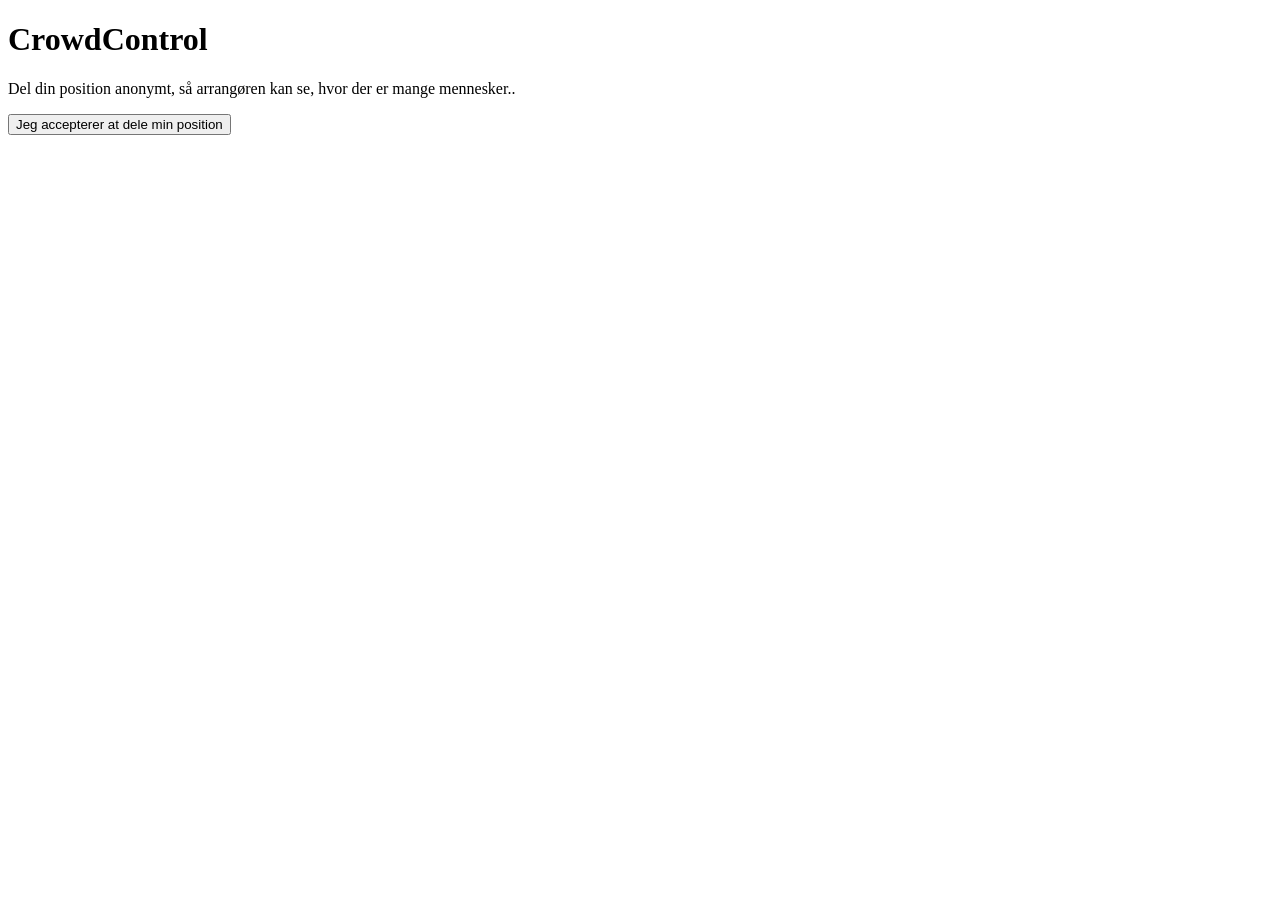
==== mobile-app/index.html @ 1276d6af "Test" ====
<!doctype html>
<html lang="da">
<head>
  <meta charset="utf-8">
  <meta name="viewport" content="width=device-width, initial-scale=1">
  <title>CrowdControl</title>
</head>
<body>
  <h1>CrowdControl</h1>
  <p>Del din position anonymt, så arrangøren kan se, hvor der er mange mennesker..</p>
  <button id="consent">Jeg accepterer at dele min position</button>
  <p id="status"></p>
  <script src="app.js"></script>
</body>
</html>
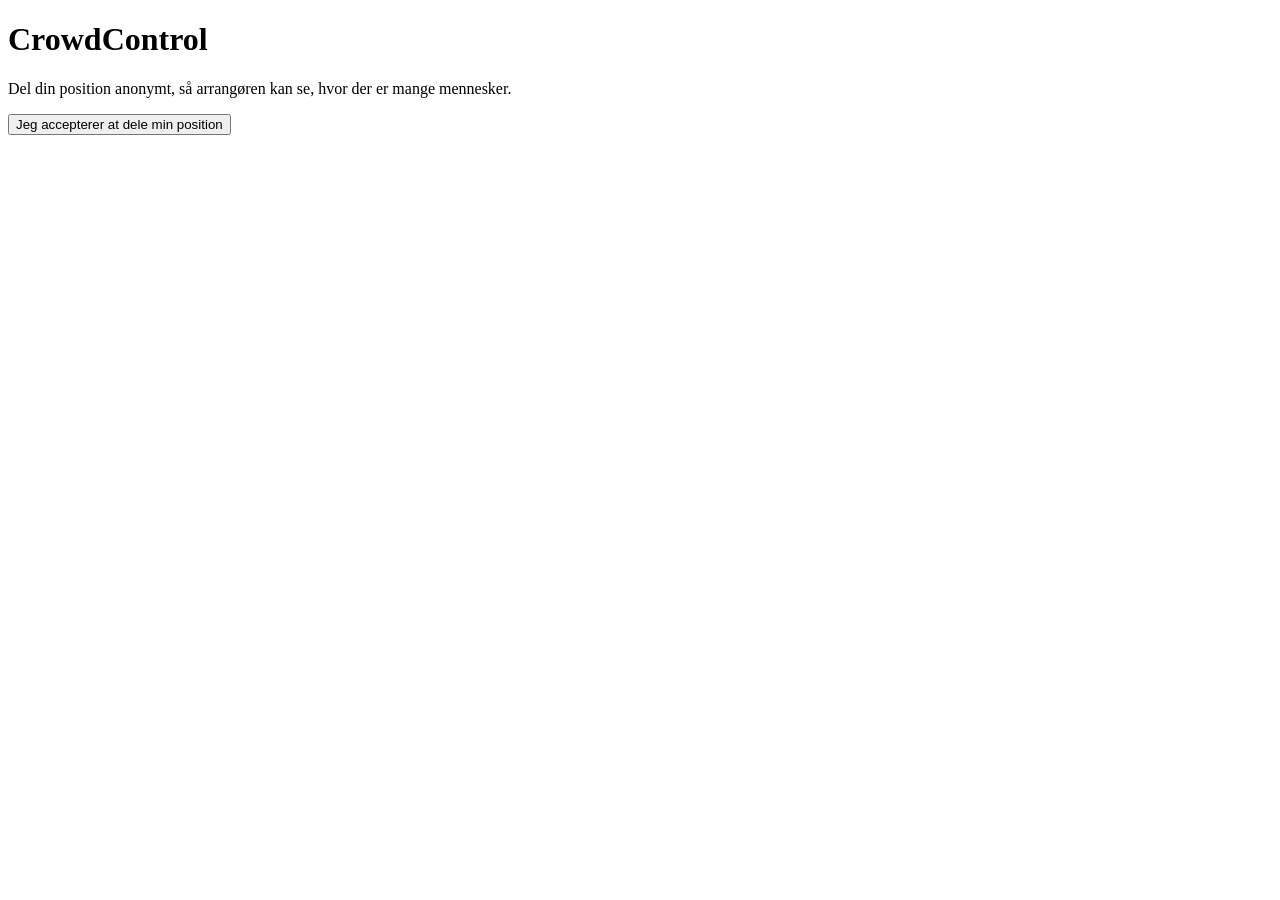
==== commit 7ba74974: "test" ====
--- a/mobile-app/index.html
+++ b/mobile-app/index.html
@@ -7,7 +7,7 @@
 </head>
 <body>
   <h1>CrowdControl</h1>
-  <p>Del din position anonymt, så arrangøren kan se, hvor der er mange mennesker..</p>
+  <p>Del din position anonymt, så arrangøren kan se, hvor der er mange mennesker.</p>
   <button id="consent">Jeg accepterer at dele min position</button>
   <p id="status"></p>
   <script src="app.js"></script>
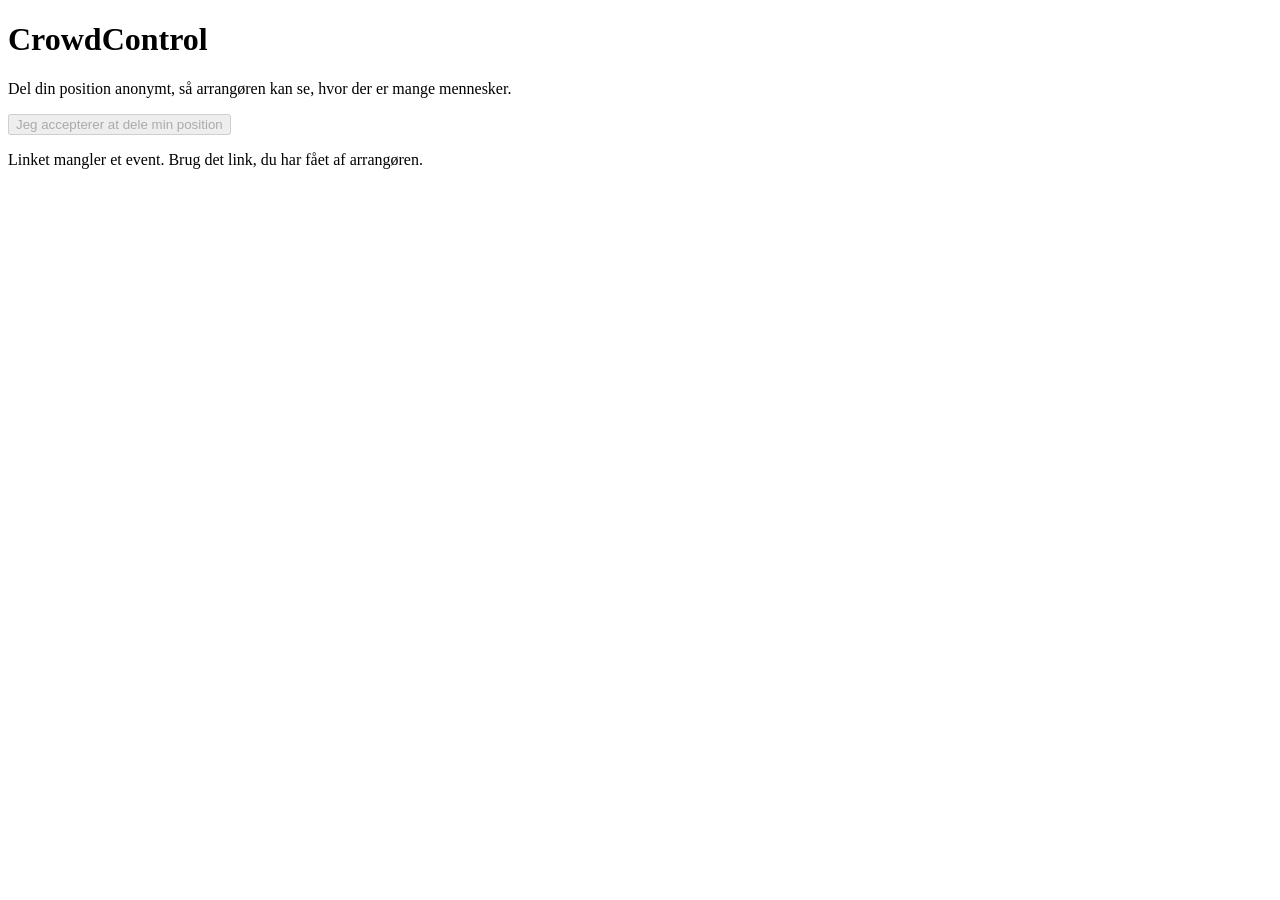
==== commit d1252305: "Changes to app" ====
--- a/mobile-app/index.html
+++ b/mobile-app/index.html
@@ -9,7 +9,8 @@
   <h1>CrowdControl</h1>
   <p>Del din position anonymt, så arrangøren kan se, hvor der er mange mennesker.</p>
   <button id="consent">Jeg accepterer at dele min position</button>
-  <p id="status"></p>
+  <p id="status" aria-live="polite"></p>
+  <noscript>Siden kræver JavaScript for at kunne dele din position.</noscript>
   <script src="app.js"></script>
 </body>
 </html>
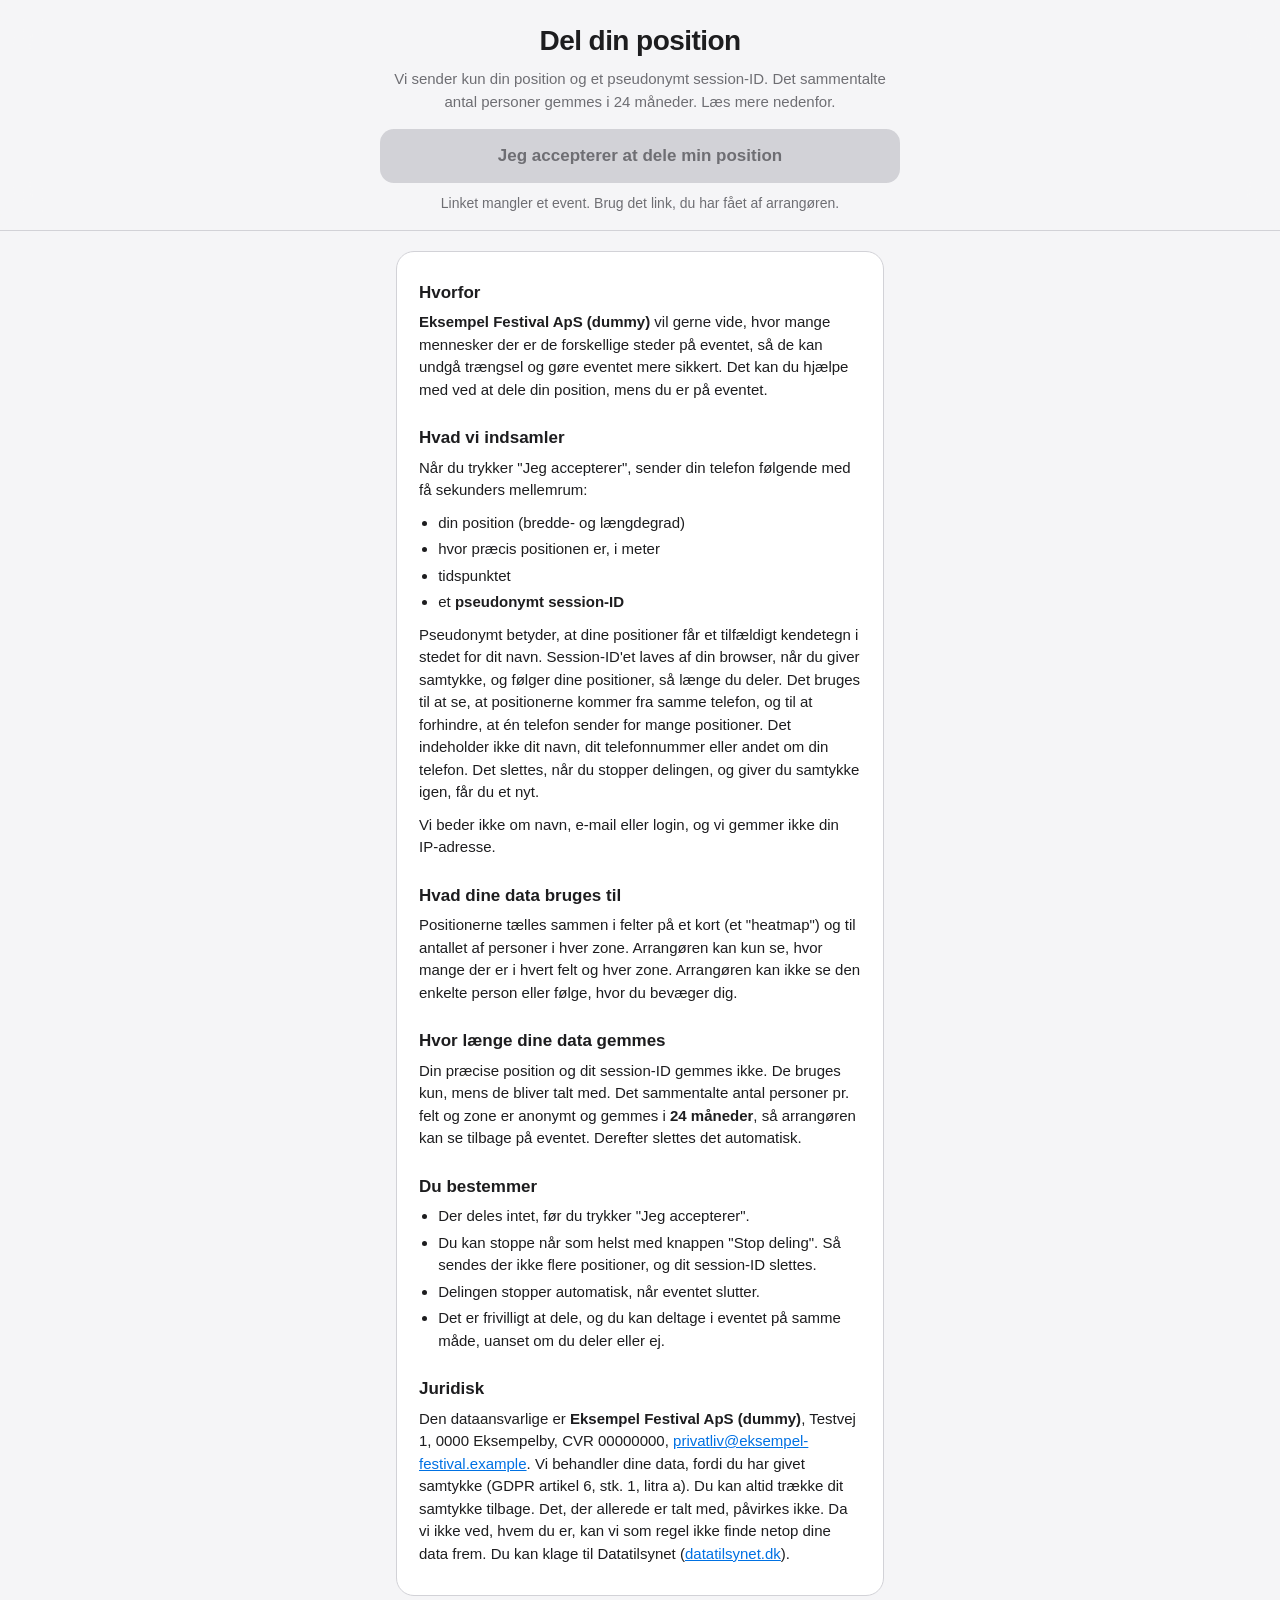
==== commit 25c19d65: "Samtykkeside med GDPR-tekst, styling og stop-knap - Samtykketekst (ID-15): hvad der indsamles, formå" ====
--- a/mobile-app/index.html
+++ b/mobile-app/index.html
@@ -2,15 +2,57 @@
 <html lang="da">
 <head>
   <meta charset="utf-8">
-  <meta name="viewport" content="width=device-width, initial-scale=1">
+  <meta name="viewport" content="width=device-width, initial-scale=1, viewport-fit=cover">
   <title>CrowdControl</title>
+  <link rel="stylesheet" href="styles.css">
 </head>
 <body>
-  <h1>CrowdControl</h1>
-  <p>Del din position anonymt, så arrangøren kan se, hvor der er mange mennesker.</p>
-  <button id="consent">Jeg accepterer at dele min position</button>
-  <p id="status" aria-live="polite"></p>
+  <header>
+    <h1>Del din position</h1>
+    <!-- ID-15: det vigtigste om data skal stå over samtykke-knappen -->
+    <p class="lead">Vi sender kun din position og et pseudonymt session-ID. Det sammentalte antal personer gemmes i 24 måneder. Læs mere nedenfor.</p>
+    <button id="consent">Jeg accepterer at dele min position</button>
+    <button id="stop" class="stop" hidden>Stop deling</button>
+    <p id="status" aria-live="polite"></p>
+  </header>
+
+  <main>
+    <article class="card">
+      <!-- DUMMY: Arrangørens navn og kontaktoplysninger er opdigtede og skal udskiftes med de rigtige -->
+      <h2>Hvorfor</h2>
+      <p><strong>Eksempel Festival ApS (dummy)</strong> vil gerne vide, hvor mange mennesker der er de forskellige steder på eventet, så de kan undgå trængsel og gøre eventet mere sikkert. Det kan du hjælpe med ved at dele din position, mens du er på eventet.</p>
+
+      <h2>Hvad vi indsamler</h2>
+      <p>Når du trykker "Jeg accepterer", sender din telefon følgende med få sekunders mellemrum:</p>
+      <ul>
+        <li>din position (bredde- og længdegrad)</li>
+        <li>hvor præcis positionen er, i meter</li>
+        <li>tidspunktet</li>
+        <li>et <strong>pseudonymt session-ID</strong></li>
+      </ul>
+      <p>Pseudonymt betyder, at dine positioner får et tilfældigt kendetegn i stedet for dit navn. Session-ID'et laves af din browser, når du giver samtykke, og følger dine positioner, så længe du deler. Det bruges til at se, at positionerne kommer fra samme telefon, og til at forhindre, at én telefon sender for mange positioner. Det indeholder ikke dit navn, dit telefonnummer eller andet om din telefon. Det slettes, når du stopper delingen, og giver du samtykke igen, får du et nyt.</p>
+      <p>Vi beder ikke om navn, e-mail eller login, og vi gemmer ikke din IP-adresse.</p>
+
+      <h2>Hvad dine data bruges til</h2>
+      <p>Positionerne tælles sammen i felter på et kort (et "heatmap") og til antallet af personer i hver zone. Arrangøren kan kun se, hvor mange der er i hvert felt og hver zone. Arrangøren kan ikke se den enkelte person eller følge, hvor du bevæger dig.</p>
+
+      <h2>Hvor længe dine data gemmes</h2>
+      <p>Din præcise position og dit session-ID gemmes ikke. De bruges kun, mens de bliver talt med. Det sammentalte antal personer pr. felt og zone er anonymt og gemmes i <strong>24 måneder</strong>, så arrangøren kan se tilbage på eventet. Derefter slettes det automatisk.</p>
+
+      <h2>Du bestemmer</h2>
+      <ul>
+        <li>Der deles intet, før du trykker "Jeg accepterer".</li>
+        <li>Du kan stoppe når som helst med knappen "Stop deling". Så sendes der ikke flere positioner, og dit session-ID slettes.</li>
+        <li>Delingen stopper automatisk, når eventet slutter.</li>
+        <li>Det er frivilligt at dele, og du kan deltage i eventet på samme måde, uanset om du deler eller ej.</li>
+      </ul>
+
+      <h2>Juridisk</h2>
+      <p>Den dataansvarlige er <strong>Eksempel Festival ApS (dummy)</strong>, Testvej 1, 0000 Eksempelby, CVR 00000000, <a href="mailto:privatliv@eksempel-festival.example">privatliv@eksempel-festival.example</a>. Vi behandler dine data, fordi du har givet samtykke (GDPR artikel 6, stk. 1, litra a). Du kan altid trække dit samtykke tilbage. Det, der allerede er talt med, påvirkes ikke. Da vi ikke ved, hvem du er, kan vi som regel ikke finde netop dine data frem. Du kan klage til Datatilsynet (<a href="https://www.datatilsynet.dk">datatilsynet.dk</a>).</p>
+    </article>
+  </main>
+
   <noscript>Siden kræver JavaScript for at kunne dele din position.</noscript>
   <script src="app.js"></script>
 </body>
-</html>+</html>
--- a/mobile-app/styles.css
+++ b/mobile-app/styles.css
@@ -0,0 +1,127 @@
+:root {
+  color-scheme: light dark;
+  --bg: #f5f5f7;
+  --bar: rgba(245, 245, 247, 0.8);
+  --card: #ffffff;
+  --text: #1d1d1f;
+  --muted: #6e6e73;
+  --border: #d2d2d7;
+  --accent: #0071e3;
+  --danger: #ff3b30;
+}
+
+@media (prefers-color-scheme: dark) {
+  :root {
+    --bg: #000000;
+    --bar: rgba(0, 0, 0, 0.75);
+    --card: #1c1c1e;
+    --text: #f5f5f7;
+    --muted: #a1a1a6;
+    --border: #38383a;
+    --accent: #0a84ff;
+    --danger: #ff453a;
+  }
+}
+
+* { box-sizing: border-box; }
+
+body {
+  margin: 0;
+  background: var(--bg);
+  color: var(--text);
+  font: 16px/1.5 -apple-system, BlinkMacSystemFont, "SF Pro Text", "Segoe UI", Roboto, Helvetica, Arial, sans-serif;
+  -webkit-font-smoothing: antialiased;
+}
+
+/* Knappen ligger i en fast top, så den kan nås, mens man scroller i teksten */
+header {
+  position: sticky;
+  top: 0;
+  z-index: 1;
+  padding: calc(20px + env(safe-area-inset-top)) 16px 16px;
+  background: var(--bar);
+  -webkit-backdrop-filter: saturate(180%) blur(20px);
+  backdrop-filter: saturate(180%) blur(20px);
+  border-bottom: 1px solid var(--border);
+}
+
+header > *, main { max-width: 520px; margin-left: auto; margin-right: auto; }
+
+h1 {
+  margin-top: 0;
+  margin-bottom: 6px;
+  font-size: 28px;
+  font-weight: 700;
+  letter-spacing: -0.02em;
+  text-align: center;
+}
+
+.lead {
+  margin-top: 0;
+  margin-bottom: 16px;
+  color: var(--muted);
+  font-size: 15px;
+  text-align: center;
+}
+
+button {
+  display: block;
+  width: 100%;
+  padding: 14px 20px;
+  border: 0;
+  border-radius: 14px;
+  background: var(--accent);
+  color: #ffffff;
+  font: inherit;
+  font-size: 17px;
+  font-weight: 600;
+  cursor: pointer;
+  transition: transform 0.1s ease, opacity 0.2s ease;
+}
+
+button:active { transform: scale(0.98); }
+
+/* button har display: block, så hidden-attributten skal have forrang */
+[hidden] { display: none !important; }
+
+button.stop { background: var(--danger); }
+
+button:disabled {
+  background: var(--border);
+  color: var(--muted);
+  cursor: default;
+  transform: none;
+}
+
+#status {
+  margin-top: 10px;
+  margin-bottom: 0;
+  color: var(--muted);
+  font-size: 14px;
+  text-align: center;
+}
+
+#status:empty { display: none; }
+
+main { padding: 20px 16px calc(32px + env(safe-area-inset-bottom)); }
+
+.card {
+  padding: 4px 22px 20px;
+  background: var(--card);
+  border: 1px solid var(--border);
+  border-radius: 18px;
+}
+
+h2 {
+  margin-top: 24px;
+  margin-bottom: 6px;
+  font-size: 17px;
+  font-weight: 600;
+}
+
+.card p, .card li { font-size: 15px; }
+.card p { margin-top: 0; margin-bottom: 10px; }
+.card ul { margin-top: 0; margin-bottom: 10px; padding-left: 1.2em; }
+.card li { margin-bottom: 4px; }
+
+a { color: var(--accent); }
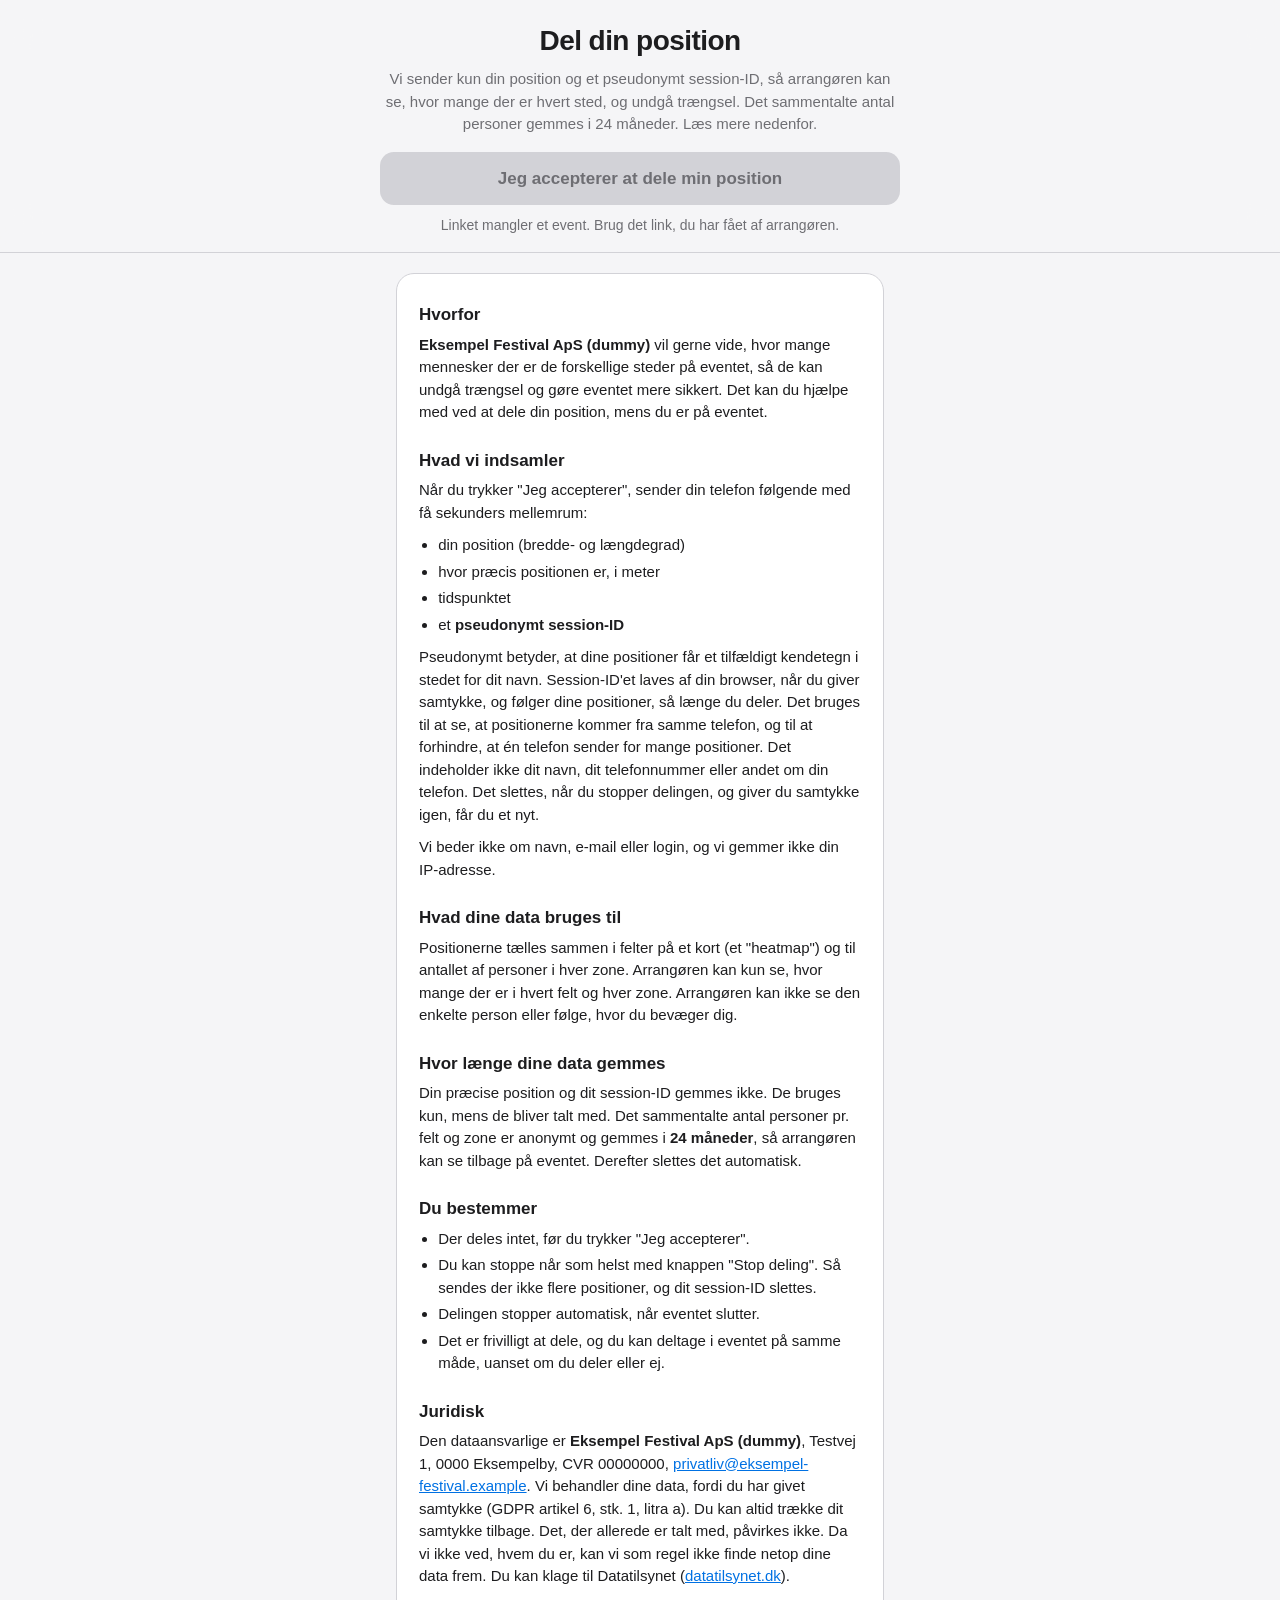
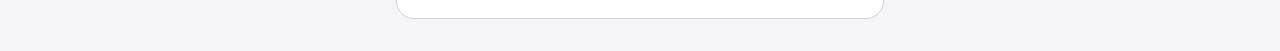
==== commit 19ce673e: "ID-15: state the purpose above the consent button The summary above the button now says what the dat" ====
--- a/mobile-app/index.html
+++ b/mobile-app/index.html
@@ -7,18 +7,21 @@
   <link rel="stylesheet" href="styles.css">
 </head>
 <body>
+  <!-- Fixed header with summary, buttons and status, so the button can always be reached -->
   <header>
     <h1>Del din position</h1>
-    <!-- ID-15: det vigtigste om data skal stå over samtykke-knappen -->
-    <p class="lead">Vi sender kun din position og et pseudonymt session-ID. Det sammentalte antal personer gemmes i 24 måneder. Læs mere nedenfor.</p>
+    <!-- ID-15: the key facts about data must appear above the consent button -->
+    <p class="lead">Vi sender kun din position og et pseudonymt session-ID, så arrangøren kan se, hvor mange der er hvert sted, og undgå trængsel. Det sammentalte antal personer gemmes i 24 måneder. Læs mere nedenfor.</p>
     <button id="consent">Jeg accepterer at dele min position</button>
     <button id="stop" class="stop" hidden>Stop deling</button>
     <p id="status" aria-live="polite"></p>
   </header>
 
+  <!-- The content scrolls beneath the fixed header -->
   <main>
     <article class="card">
-      <!-- DUMMY: Arrangørens navn og kontaktoplysninger er opdigtede og skal udskiftes med de rigtige -->
+      <!-- The full consent text; sharing is described as it will work once ID-18, ID-21 and ID-22 are done -->
+      <!-- DUMMY: The organiser's name and contact details are made up and must be replaced with the real ones -->
       <h2>Hvorfor</h2>
       <p><strong>Eksempel Festival ApS (dummy)</strong> vil gerne vide, hvor mange mennesker der er de forskellige steder på eventet, så de kan undgå trængsel og gøre eventet mere sikkert. Det kan du hjælpe med ved at dele din position, mens du er på eventet.</p>
 
@@ -52,6 +55,7 @@
     </article>
   </main>
 
+  <!-- Only shown if the browser has JavaScript disabled -->
   <noscript>Siden kræver JavaScript for at kunne dele din position.</noscript>
   <script src="app.js"></script>
 </body>
--- a/mobile-app/styles.css
+++ b/mobile-app/styles.css
@@ -1,3 +1,9 @@
+/*
+ * Styling for the mobile app. Simple Apple-style design with light and dark themes.
+ * Loaded by index.html; no frameworks or build tools.
+ */
+
+/* Colours (light theme). All colours in the file come from here */
 :root {
   color-scheme: light dark;
   --bg: #f5f5f7;
@@ -10,6 +16,7 @@
   --danger: #ff3b30;
 }
 
+/* Dark theme follows the phone's setting */
 @media (prefers-color-scheme: dark) {
   :root {
     --bg: #000000;
@@ -25,6 +32,7 @@
 
 * { box-sizing: border-box; }
 
+/* The phone's own font (SF Pro on iPhone, Roboto on Android) */
 body {
   margin: 0;
   background: var(--bg);
@@ -33,7 +41,7 @@
   -webkit-font-smoothing: antialiased;
 }
 
-/* Knappen ligger i en fast top, så den kan nås, mens man scroller i teksten */
+/* The button sits in a fixed header, so it can be reached while scrolling through the text */
 header {
   position: sticky;
   top: 0;
@@ -45,6 +53,7 @@
   border-bottom: 1px solid var(--border);
 }
 
+/* The content is centred and at most 520 px wide, so the text is easy to read */
 header > *, main { max-width: 520px; margin-left: auto; margin-right: auto; }
 
 h1 {
@@ -56,6 +65,7 @@
   text-align: center;
 }
 
+/* Short summary above the button, so the key points come before consent (ID-15) */
 .lead {
   margin-top: 0;
   margin-bottom: 16px;
@@ -64,6 +74,7 @@
   text-align: center;
 }
 
+/* Shared style for the consent and stop buttons: full width and rounded corners */
 button {
   display: block;
   width: 100%;
@@ -81,9 +92,10 @@
 
 button:active { transform: scale(0.98); }
 
-/* button har display: block, så hidden-attributten skal have forrang */
+/* button has display: block, so the hidden attribute must take precedence */
 [hidden] { display: none !important; }
 
+/* Stop sharing (ID-18) is red, so it stands out from the consent button */
 button.stop { background: var(--danger); }
 
 button:disabled {
@@ -93,6 +105,7 @@
   transform: none;
 }
 
+/* The status line below the buttons; the text is set by app.js */
 #status {
   margin-top: 10px;
   margin-bottom: 0;
@@ -101,10 +114,12 @@
   text-align: center;
 }
 
+/* Hidden when there is no status to show */
 #status:empty { display: none; }
 
 main { padding: 20px 16px calc(32px + env(safe-area-inset-bottom)); }
 
+/* The card with the full consent text (ID-15) */
 .card {
   padding: 4px 22px 20px;
   background: var(--card);
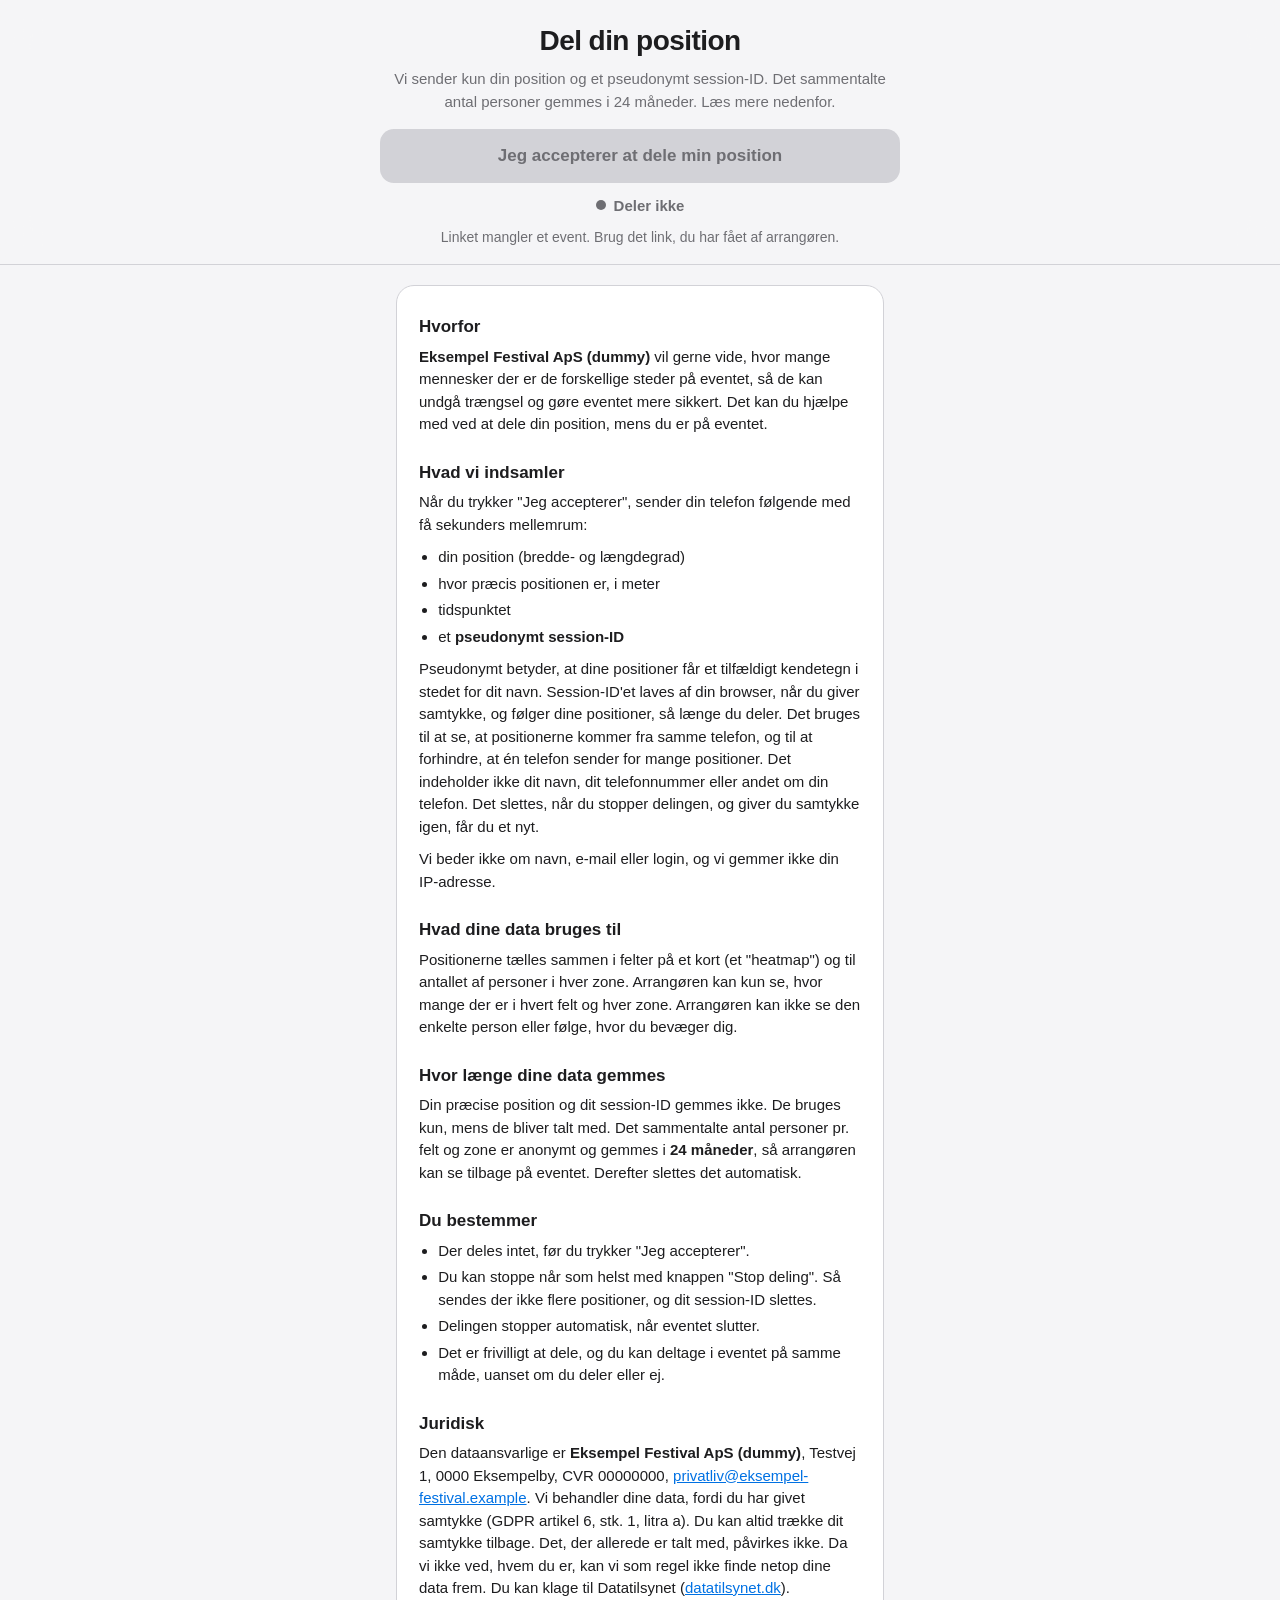
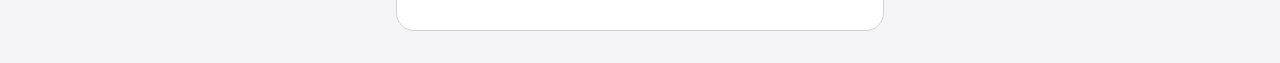
==== commit 9b68d016: "ID-18, ID-22: stop sharing and show whether the position is shared ID-18: the stop button stops the " ====
--- a/mobile-app/index.html
+++ b/mobile-app/index.html
@@ -11,16 +11,18 @@
   <header>
     <h1>Del din position</h1>
     <!-- ID-15: the key facts about data must appear above the consent button -->
-    <p class="lead">Vi sender kun din position og et pseudonymt session-ID, så arrangøren kan se, hvor mange der er hvert sted, og undgå trængsel. Det sammentalte antal personer gemmes i 24 måneder. Læs mere nedenfor.</p>
+    <p class="lead">Vi sender kun din position og et pseudonymt session-ID. Det sammentalte antal personer gemmes i 24 måneder. Læs mere nedenfor.</p>
     <button id="consent">Jeg accepterer at dele min position</button>
     <button id="stop" class="stop" hidden>Stop deling</button>
+    <!-- ID-22: whether the position is shared right now; the text is set by app.js -->
+    <p id="sharing" class="sharing off" aria-live="polite">Deler ikke</p>
     <p id="status" aria-live="polite"></p>
   </header>
 
   <!-- The content scrolls beneath the fixed header -->
   <main>
     <article class="card">
-      <!-- The full consent text; sharing is described as it will work once ID-18, ID-21 and ID-22 are done -->
+      <!-- The full consent text; sharing is described as it will work once ID-21 (automatic stop) is done -->
       <!-- DUMMY: The organiser's name and contact details are made up and must be replaced with the real ones -->
       <h2>Hvorfor</h2>
       <p><strong>Eksempel Festival ApS (dummy)</strong> vil gerne vide, hvor mange mennesker der er de forskellige steder på eventet, så de kan undgå trængsel og gøre eventet mere sikkert. Det kan du hjælpe med ved at dele din position, mens du er på eventet.</p>
--- a/mobile-app/styles.css
+++ b/mobile-app/styles.css
@@ -14,6 +14,7 @@
   --border: #d2d2d7;
   --accent: #0071e3;
   --danger: #ff3b30;
+  --success: #248a3d;
 }
 
 /* Dark theme follows the phone's setting */
@@ -27,6 +28,7 @@
     --border: #38383a;
     --accent: #0a84ff;
     --danger: #ff453a;
+    --success: #30d158;
   }
 }
 
@@ -105,7 +107,39 @@
   transform: none;
 }
 
-/* The status line below the buttons; the text is set by app.js */
+/* Sharing indicator below the buttons (ID-22): a dot and a short text, green while sharing */
+.sharing {
+  margin-top: 12px;
+  margin-bottom: 0;
+  font-size: 15px;
+  font-weight: 600;
+  text-align: center;
+  color: var(--muted);
+}
+
+.sharing::before {
+  content: "";
+  display: inline-block;
+  width: 10px;
+  height: 10px;
+  margin-right: 8px;
+  border-radius: 50%;
+  background: currentColor;
+  vertical-align: 1px;
+}
+
+.sharing.on { color: var(--success); }
+
+/* Pulsing dot from consent until the first answer from the server */
+.sharing.pending::before { animation: pulse 1s ease-in-out infinite; }
+
+@keyframes pulse { 50% { opacity: 0.3; } }
+
+@media (prefers-reduced-motion: reduce) {
+  .sharing.pending::before { animation: none; }
+}
+
+/* The status line below the indicator, explaining why; the text is set by app.js */
 #status {
   margin-top: 10px;
   margin-bottom: 0;
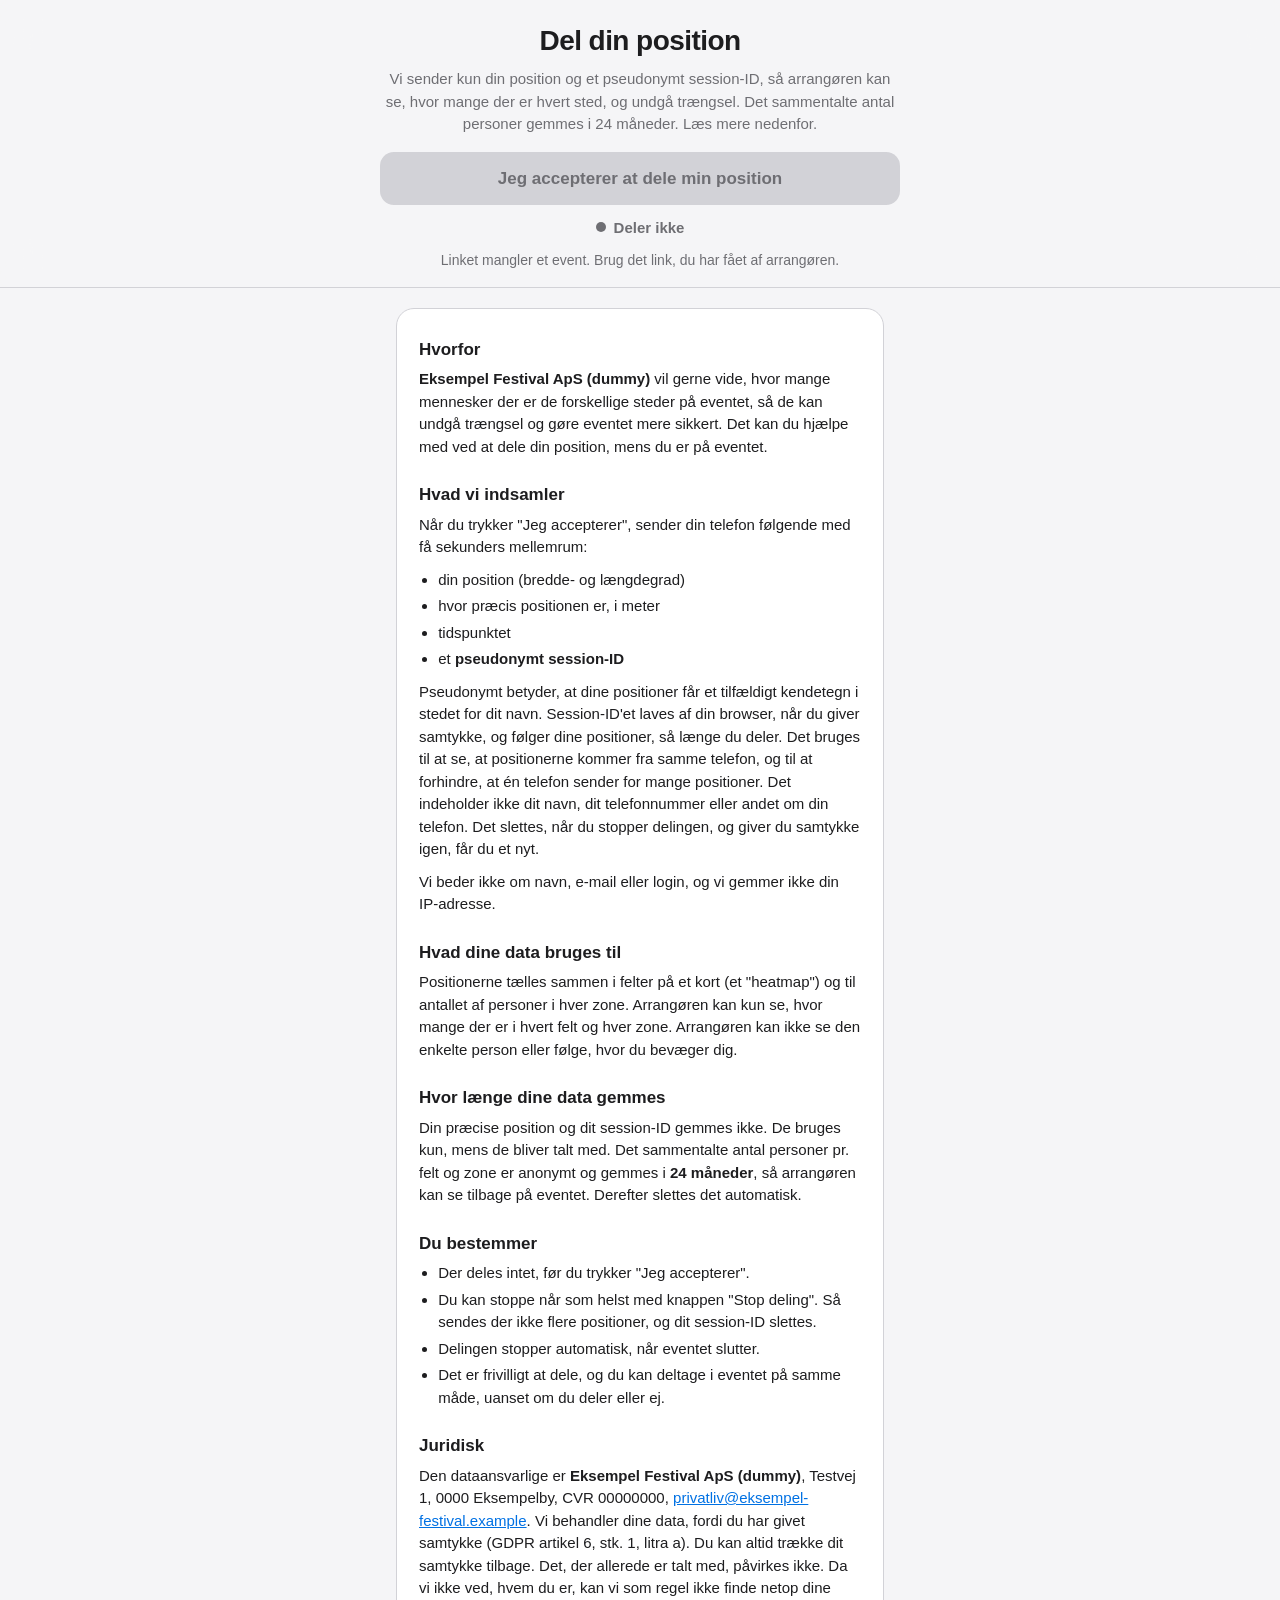
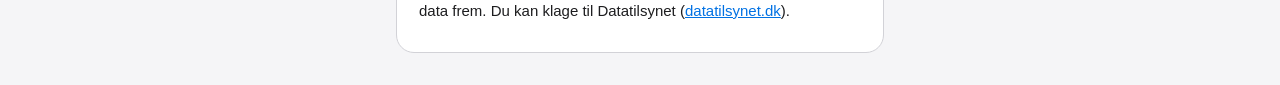
==== commit 9422099f: "Merge pull request #32 from Topnz/feat/id-18-id-22-stop-and-status ID-18, ID-22: stop sharing and sh" ====
--- a/mobile-app/index.html
+++ b/mobile-app/index.html
@@ -11,7 +11,7 @@
   <header>
     <h1>Del din position</h1>
     <!-- ID-15: the key facts about data must appear above the consent button -->
-    <p class="lead">Vi sender kun din position og et pseudonymt session-ID. Det sammentalte antal personer gemmes i 24 måneder. Læs mere nedenfor.</p>
+    <p class="lead">Vi sender kun din position og et pseudonymt session-ID, så arrangøren kan se, hvor mange der er hvert sted, og undgå trængsel. Det sammentalte antal personer gemmes i 24 måneder. Læs mere nedenfor.</p>
     <button id="consent">Jeg accepterer at dele min position</button>
     <button id="stop" class="stop" hidden>Stop deling</button>
     <!-- ID-22: whether the position is shared right now; the text is set by app.js -->
